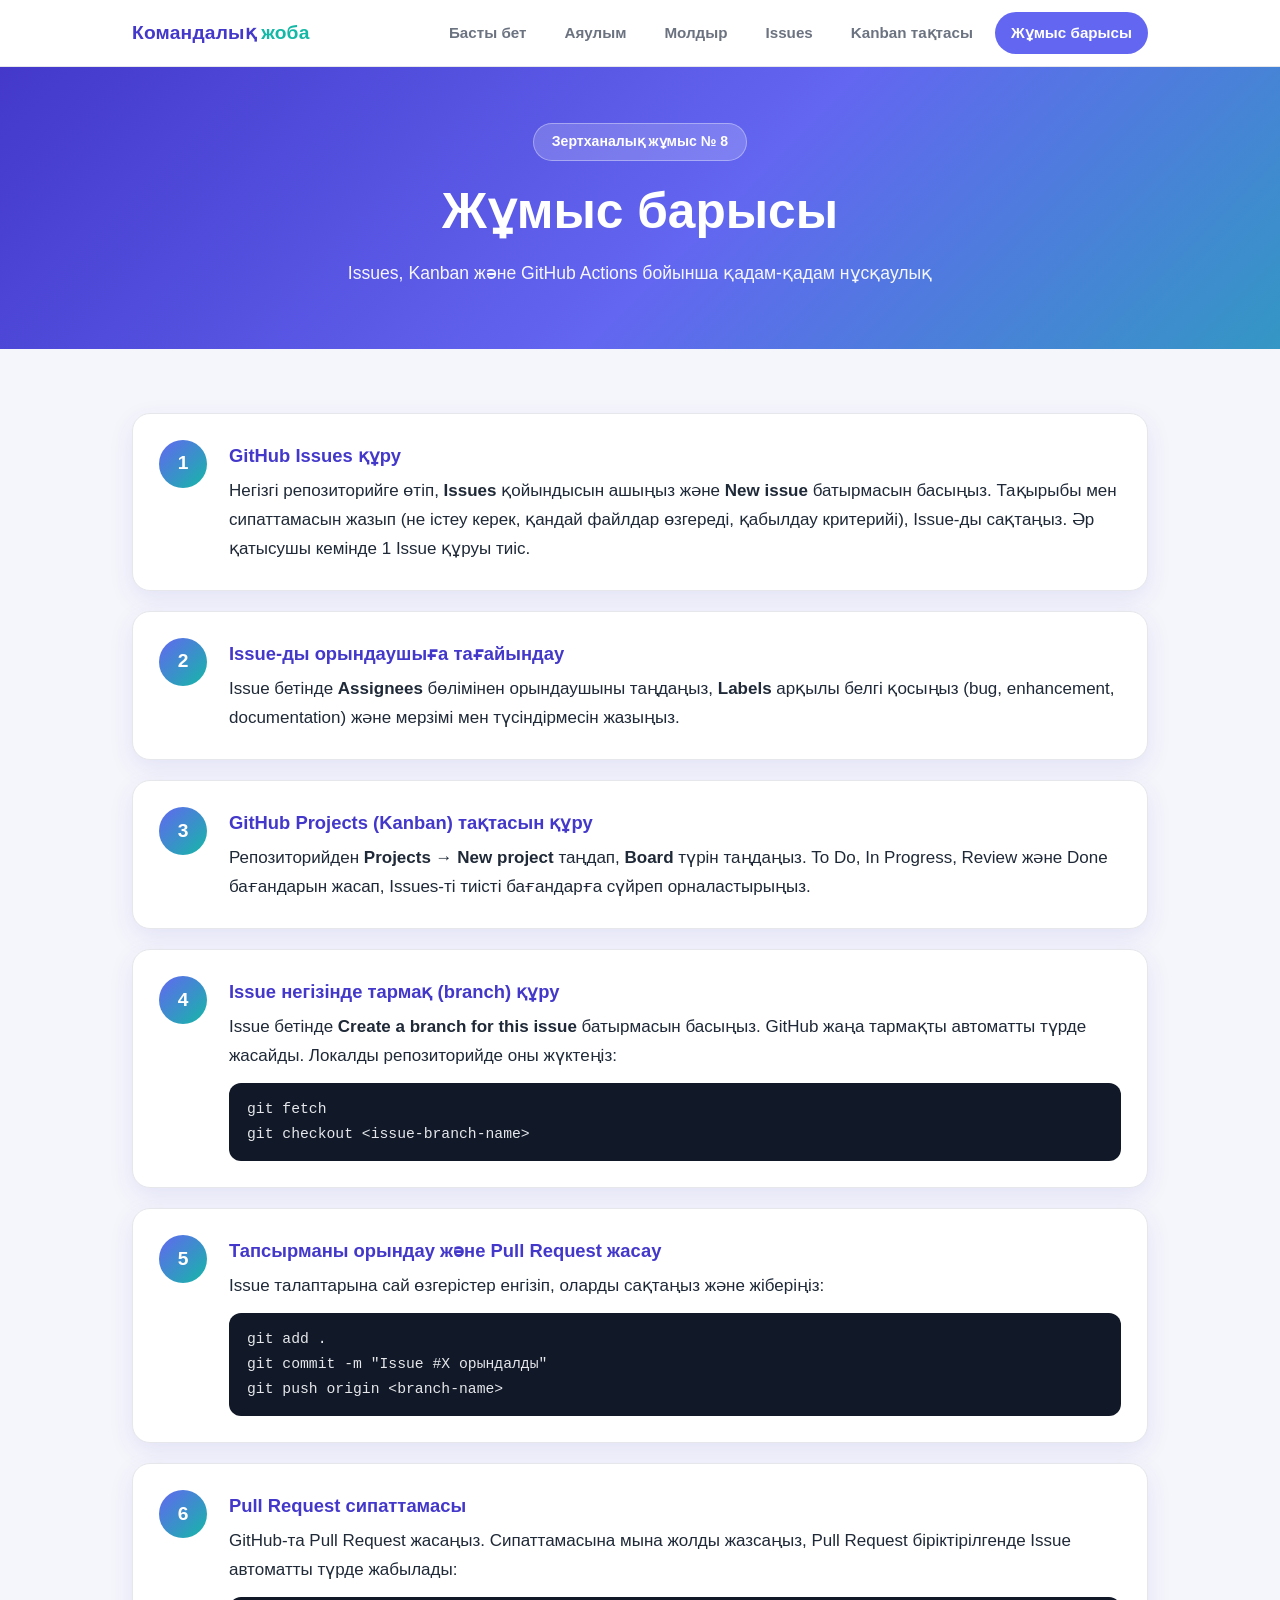
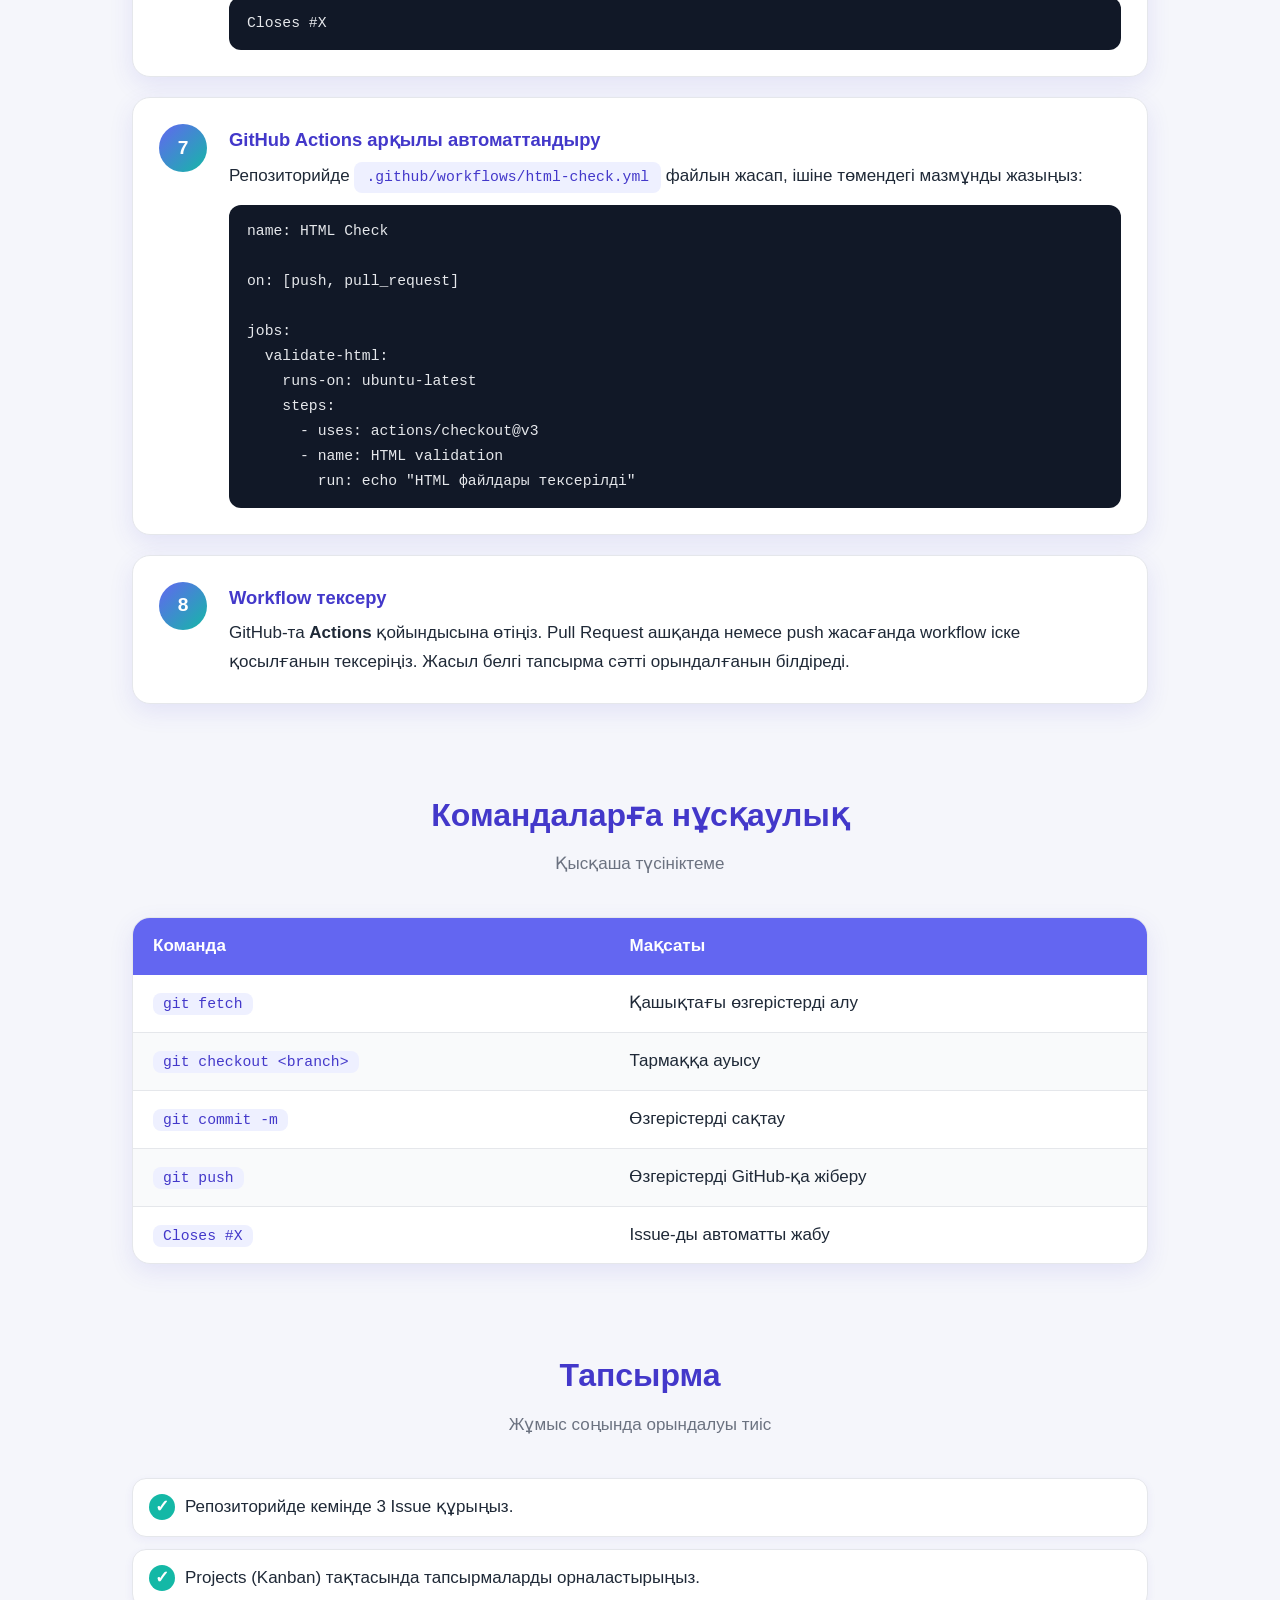
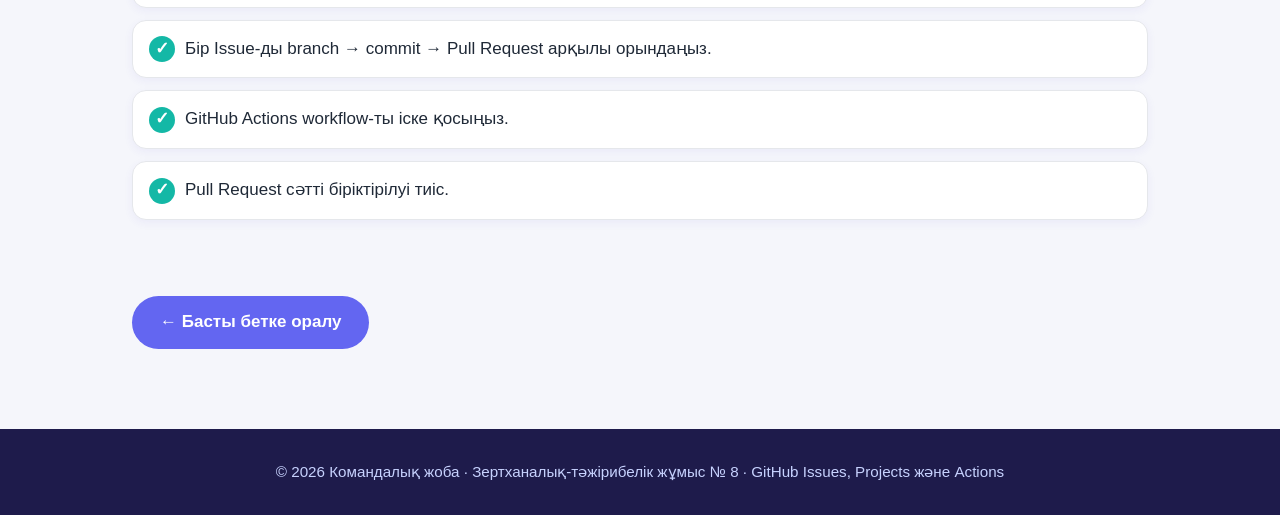
==== steps.html @ 2cc6fc71 "lab8 mola" ====
<!DOCTYPE html>
<html lang="kk">
<head>
  <meta charset="UTF-8">
  <meta name="viewport" content="width=device-width, initial-scale=1.0">
  <title>Жұмыс барысы — Issues, Projects, Actions</title>
  <link rel="stylesheet" href="css/style.css">
</head>
<body>

  <nav class="navbar">
    <div class="container">
      <a class="logo" href="index.html">Командалық <span>жоба</span></a>
      <ul class="menu">
        <li><a href="index.html">Басты бет</a></li>
        <li><a href="student1.html">Аяулым</a></li>
        <li><a href="student2.html">Молдыр</a></li>
        <li><a href="issues.html">Issues</a></li>
        <li><a href="kanban.html">Kanban тақтасы</a></li>
        <li><a href="steps.html" class="active">Жұмыс барысы</a></li>
      </ul>
    </div>
  </nav>

  <header class="hero small">
    <div class="container">
      <span class="badge">Зертханалық жұмыс № 8</span>
      <h1>Жұмыс барысы</h1>
      <p>Issues, Kanban және GitHub Actions бойынша қадам-қадам нұсқаулық</p>
    </div>
  </header>

  <main class="container">

    <section class="section">
      <div class="steps">
      <div class="step">
        <div class="step-num">1</div>
        <div class="step-body">
          <h3>GitHub Issues құру</h3>
          <p>Негізгі репозиторийге өтіп, <b>Issues</b> қойындысын ашыңыз және <b>New issue</b> батырмасын басыңыз. Тақырыбы мен сипаттамасын жазып (не істеу керек, қандай файлдар өзгереді, қабылдау критерийі), Issue-ды сақтаңыз. Әр қатысушы кемінде 1 Issue құруы тиіс.</p>
        </div>
      </div>
      <div class="step">
        <div class="step-num">2</div>
        <div class="step-body">
          <h3>Issue-ды орындаушыға тағайындау</h3>
          <p>Issue бетінде <b>Assignees</b> бөлімінен орындаушыны таңдаңыз, <b>Labels</b> арқылы белгі қосыңыз (bug, enhancement, documentation) және мерзімі мен түсіндірмесін жазыңыз.</p>
        </div>
      </div>
      <div class="step">
        <div class="step-num">3</div>
        <div class="step-body">
          <h3>GitHub Projects (Kanban) тақтасын құру</h3>
          <p>Репозиторийден <b>Projects → New project</b> таңдап, <b>Board</b> түрін таңдаңыз. To Do, In Progress, Review және Done бағандарын жасап, Issues-ті тиісті бағандарға сүйреп орналастырыңыз.</p>
        </div>
      </div>
      <div class="step">
        <div class="step-num">4</div>
        <div class="step-body">
          <h3>Issue негізінде тармақ (branch) құру</h3>
          <p>Issue бетінде <b>Create a branch for this issue</b> батырмасын басыңыз. GitHub жаңа тармақты автоматты түрде жасайды. Локалды репозиторийде оны жүктеңіз:</p>
          <pre>git fetch
git checkout &lt;issue-branch-name&gt;</pre>
        </div>
      </div>
      <div class="step">
        <div class="step-num">5</div>
        <div class="step-body">
          <h3>Тапсырманы орындау және Pull Request жасау</h3>
          <p>Issue талаптарына сай өзгерістер енгізіп, оларды сақтаңыз және жіберіңіз:</p>
          <pre>git add .
git commit -m "Issue #X орындалды"
git push origin &lt;branch-name&gt;</pre>
        </div>
      </div>
      <div class="step">
        <div class="step-num">6</div>
        <div class="step-body">
          <h3>Pull Request сипаттамасы</h3>
          <p>GitHub-та Pull Request жасаңыз. Сипаттамасына мына жолды жазсаңыз, Pull Request біріктірілгенде Issue автоматты түрде жабылады:</p>
          <pre>Closes #X</pre>
        </div>
      </div>
      <div class="step" id="actions">
        <div class="step-num">7</div>
        <div class="step-body">
          <h3>GitHub Actions арқылы автоматтандыру</h3>
          <p>Репозиторийде <span class="file-name">.github/workflows/html-check.yml</span> файлын жасап, ішіне төмендегі мазмұнды жазыңыз:</p>
          <pre>name: HTML Check

on: [push, pull_request]

jobs:
  validate-html:
    runs-on: ubuntu-latest
    steps:
      - uses: actions/checkout@v3
      - name: HTML validation
        run: echo "HTML файлдары тексерілді"</pre>
        </div>
      </div>
      <div class="step">
        <div class="step-num">8</div>
        <div class="step-body">
          <h3>Workflow тексеру</h3>
          <p>GitHub-та <b>Actions</b> қойындысына өтіңіз. Pull Request ашқанда немесе push жасағанда workflow іске қосылғанын тексеріңіз. Жасыл белгі тапсырма сәтті орындалғанын білдіреді.</p>
        </div>
      </div>
      </div>
    </section>

    <section class="section">
      <h2 class="section-title">Командаларға нұсқаулық</h2>
      <p class="section-sub">Қысқаша түсініктеме</p>
      <div class="table-wrap">
        <table>
          <thead>
            <tr><th>Команда</th><th>Мақсаты</th></tr>
          </thead>
          <tbody>
            <tr><td><code>git fetch</code></td><td>Қашықтағы өзгерістерді алу</td></tr>
            <tr><td><code>git checkout &lt;branch&gt;</code></td><td>Тармаққа ауысу</td></tr>
            <tr><td><code>git commit -m</code></td><td>Өзгерістерді сақтау</td></tr>
            <tr><td><code>git push</code></td><td>Өзгерістерді GitHub-қа жіберу</td></tr>
            <tr><td><code>Closes #X</code></td><td>Issue-ды автоматты жабу</td></tr>
          </tbody>
        </table>
      </div>
    </section>

    <section class="section">
      <h2 class="section-title">Тапсырма</h2>
      <p class="section-sub">Жұмыс соңында орындалуы тиіс</p>
      <ul class="checklist">
        <li>Репозиторийде кемінде 3 Issue құрыңыз.</li>
        <li>Projects (Kanban) тақтасында тапсырмаларды орналастырыңыз.</li>
        <li>Бір Issue-ды branch → commit → Pull Request арқылы орындаңыз.</li>
        <li>GitHub Actions workflow-ты іске қосыңыз.</li>
        <li>Pull Request сәтті біріктірілуі тиіс.</li>
      </ul>
    </section>

    <a class="back" href="index.html">← Басты бетке оралу</a>

  </main>

  <footer>
    © 2026 Командалық жоба · Зертханалық-тәжірибелік жұмыс № 8 · GitHub Issues, Projects және Actions
  </footer>

</body>
</html>
---- css/style.css ----
/* Зертханалық жұмыс № 7 — ортақ стиль */
:root {
  --primary: #6366f1;
  --primary-dark: #4338ca;
  --accent: #14b8a6;
  --bg: #f5f6fb;
  --card: #ffffff;
  --text: #1f2937;
  --muted: #6b7280;
  --line: #e5e7eb;
  --radius: 18px;
  --shadow: 0 8px 24px rgba(67, 56, 202, 0.10);
}

* { box-sizing: border-box; margin: 0; padding: 0; }

html { scroll-behavior: smooth; }

body {
  font-family: "Segoe UI", Roboto, "Helvetica Neue", Arial, sans-serif;
  background: var(--bg);
  color: var(--text);
  line-height: 1.7;
  font-size: 17px;
}

a { color: inherit; text-decoration: none; }

.container { max-width: 1060px; margin: 0 auto; padding: 0 22px; }

/* ===== Навигация ===== */
.navbar {
  background: #ffffff;
  border-bottom: 1px solid var(--line);
  position: sticky;
  top: 0;
  z-index: 50;
}
.navbar .container {
  display: flex;
  align-items: center;
  justify-content: space-between;
  gap: 16px;
  min-height: 66px;
  flex-wrap: wrap;
  padding-top: 8px;
  padding-bottom: 8px;
}
.logo {
  font-weight: 800;
  font-size: 1.2rem;
  color: var(--primary-dark);
  letter-spacing: 0.2px;
}
.logo span { color: var(--accent); }
.menu { list-style: none; display: flex; gap: 6px; flex-wrap: wrap; }
.menu a {
  display: block;
  padding: 8px 16px;
  border-radius: 999px;
  font-weight: 600;
  font-size: 0.95rem;
  color: var(--muted);
  transition: background .2s, color .2s;
}
.menu a:hover { background: #eef0ff; color: var(--primary-dark); }
.menu a.active { background: var(--primary); color: #ffffff; }

/* ===== Баннер ===== */
.hero {
  background: linear-gradient(135deg, #4338ca 0%, #6366f1 55%, #14b8a6 130%);
  color: #ffffff;
  text-align: center;
  padding: 80px 0 90px;
}
.hero.small { padding: 56px 0 60px; }
.badge {
  display: inline-block;
  background: rgba(255, 255, 255, 0.18);
  border: 1px solid rgba(255, 255, 255, 0.35);
  padding: 6px 18px;
  border-radius: 999px;
  font-size: 0.88rem;
  font-weight: 600;
  margin-bottom: 20px;
}
.hero h1 {
  font-size: clamp(1.9rem, 5vw, 3.1rem);
  line-height: 1.25;
  margin-bottom: 16px;
}
.hero p {
  max-width: 680px;
  margin: 0 auto;
  font-size: 1.1rem;
  opacity: 0.95;
}
.btn {
  display: inline-block;
  margin-top: 30px;
  background: #ffffff;
  color: var(--primary-dark);
  padding: 13px 30px;
  border-radius: 999px;
  font-weight: 700;
  box-shadow: 0 8px 20px rgba(0, 0, 0, 0.18);
  transition: transform .2s;
}
.btn:hover { transform: translateY(-3px); }

/* ===== Секциялар ===== */
.section { padding: 64px 0 20px; }
.section-title { text-align: center; font-size: 2rem; color: var(--primary-dark); }
.section-sub { text-align: center; color: var(--muted); margin: 8px 0 38px; }

/* ===== Қатысушылар ===== */
.team {
  display: grid;
  grid-template-columns: repeat(auto-fit, minmax(260px, 340px));
  justify-content: center;
  gap: 28px;
}
.card {
  background: var(--card);
  border-radius: var(--radius);
  padding: 34px 26px;
  text-align: center;
  box-shadow: var(--shadow);
  border: 1px solid var(--line);
  transition: transform .25s, box-shadow .25s;
}
.card:hover { transform: translateY(-6px); box-shadow: 0 14px 32px rgba(67, 56, 202, 0.18); }
.avatar {
  width: 96px;
  height: 96px;
  margin: 0 auto 18px;
  border-radius: 50%;
  background: linear-gradient(135deg, var(--primary), var(--accent));
  color: #ffffff;
  font-size: 2.4rem;
  font-weight: 700;
  display: flex;
  align-items: center;
  justify-content: center;
}
.card h3 { font-size: 1.35rem; }
.card .role { color: var(--primary); font-weight: 600; margin-bottom: 18px; }
.link {
  display: inline-block;
  padding: 10px 26px;
  border-radius: 999px;
  background: var(--primary);
  color: #ffffff;
  font-weight: 600;
  transition: background .2s;
}
.link:hover { background: var(--primary-dark); }

/* ===== Ақпарат блоктары ===== */
.info-grid {
  display: grid;
  grid-template-columns: repeat(auto-fit, minmax(260px, 1fr));
  gap: 24px;
}
.info-box {
  background: var(--card);
  border-radius: var(--radius);
  padding: 28px;
  box-shadow: var(--shadow);
  border: 1px solid var(--line);
}
.info-box h3 { color: var(--primary-dark); margin-bottom: 10px; font-size: 1.2rem; }
.info-box ul { padding-left: 20px; }
.info-box li { margin-bottom: 4px; }

/* ===== Жеке бет ===== */
.profile {
  background: var(--card);
  border-radius: var(--radius);
  box-shadow: var(--shadow);
  border: 1px solid var(--line);
  padding: 38px;
  margin-top: 50px;
  display: flex;
  gap: 32px;
  align-items: center;
  flex-wrap: wrap;
}
.profile .avatar { width: 130px; height: 130px; font-size: 3.2rem; margin: 0; flex-shrink: 0; }
.profile-text { flex: 1; min-width: 240px; }
.profile h2 { font-size: 1.9rem; }
.profile .role { color: var(--primary); font-weight: 700; margin-bottom: 8px; }
.tags { display: flex; flex-wrap: wrap; gap: 8px; margin-top: 14px; }
.tag {
  background: #eef0ff;
  color: var(--primary-dark);
  padding: 4px 14px;
  border-radius: 999px;
  font-size: 0.88rem;
  font-weight: 600;
}

.back {
  display: inline-block;
  margin: 44px 0 10px;
  padding: 12px 28px;
  border-radius: 999px;
  background: var(--primary);
  color: #ffffff;
  font-weight: 600;
  transition: background .2s;
}
.back:hover { background: var(--primary-dark); }

/* ===== Жұмыс барысы (қадамдар) ===== */
.steps { display: flex; flex-direction: column; gap: 20px; }
.step {
  display: flex;
  gap: 22px;
  background: var(--card);
  border-radius: var(--radius);
  border: 1px solid var(--line);
  box-shadow: var(--shadow);
  padding: 26px;
}
.step-num {
  flex-shrink: 0;
  width: 48px;
  height: 48px;
  border-radius: 50%;
  background: linear-gradient(135deg, var(--primary), var(--accent));
  color: #ffffff;
  font-weight: 800;
  font-size: 1.2rem;
  display: flex;
  align-items: center;
  justify-content: center;
}
.step-body { flex: 1; min-width: 0; }
.step h3 { color: var(--primary-dark); margin-bottom: 6px; font-size: 1.15rem; }
pre {
  background: #111827;
  color: #e5e7eb;
  padding: 14px 18px;
  border-radius: 12px;
  margin-top: 12px;
  overflow-x: auto;
  font-family: Consolas, "Courier New", monospace;
  font-size: 0.92rem;
  line-height: 1.7;
}

/* ===== Кесте ===== */
.table-wrap {
  overflow-x: auto;
  border-radius: var(--radius);
  box-shadow: var(--shadow);
  border: 1px solid var(--line);
  background: var(--card);
}
table { width: 100%; border-collapse: collapse; }
th, td { padding: 14px 20px; text-align: left; }
th { background: var(--primary); color: #ffffff; }
td { border-bottom: 1px solid var(--line); }
tr:last-child td { border-bottom: none; }
tbody tr:nth-child(even) { background: #f9fafb; }
td code {
  font-family: Consolas, "Courier New", monospace;
  background: #eef0ff;
  color: var(--primary-dark);
  padding: 3px 10px;
  border-radius: 8px;
  font-size: 0.92rem;
  white-space: nowrap;
}

/* ===== Төменгі бөлім ===== */
footer {
  background: #1e1b4b;
  color: #c7d2fe;
  text-align: center;
  padding: 30px 20px;
  margin-top: 70px;
  font-size: 0.95rem;
}

@media (max-width: 640px) {
  body { font-size: 16px; }
  .hero { padding: 56px 0 64px; }
  .profile { padding: 26px; text-align: center; justify-content: center; }
  .step { flex-direction: column; gap: 12px; }
  .navbar .container { justify-content: center; }
}

/* ===== Lab 8: Kanban, Issues, Actions ===== */
.board {
  display: grid;
  grid-template-columns: repeat(4, minmax(0, 1fr));
  gap: 18px;
  align-items: start;
}
.column {
  background: #eceefb;
  border-radius: var(--radius);
  padding: 14px;
}
.col-head {
  display: flex;
  align-items: center;
  justify-content: space-between;
  font-weight: 800;
  padding: 6px 8px 12px;
}
.col-head .count {
  background: #ffffff;
  border-radius: 999px;
  padding: 1px 12px;
  font-size: 0.85rem;
  color: var(--muted);
}
.col-todo .col-head { color: #b45309; }
.col-progress .col-head { color: #1d4ed8; }
.col-review .col-head { color: #7c3aed; }
.col-done .col-head { color: #047857; }
.issue {
  background: var(--card);
  border-radius: 14px;
  padding: 16px;
  margin-bottom: 12px;
  border: 1px solid var(--line);
  box-shadow: 0 3px 10px rgba(67, 56, 202, 0.08);
}
.issue .num { color: var(--muted); font-size: 0.85rem; font-weight: 600; }
.issue h4 { font-size: 1rem; line-height: 1.4; margin: 4px 0 10px; }
.issue .meta { display: flex; align-items: center; justify-content: space-between; gap: 8px; flex-wrap: wrap; }
.label {
  display: inline-block;
  padding: 2px 12px;
  border-radius: 999px;
  font-size: 0.78rem;
  font-weight: 700;
}
.label.enhancement { background: #d1fae5; color: #047857; }
.label.documentation { background: #dbeafe; color: #1d4ed8; }
.label.bug { background: #fee2e2; color: #b91c1c; }
.who { font-size: 0.85rem; color: var(--muted); font-weight: 600; }
.legend { text-align: center; color: var(--muted); margin-top: 22px; font-size: 0.95rem; }

.issue-full {
  background: var(--card);
  border: 1px solid var(--line);
  border-radius: var(--radius);
  box-shadow: var(--shadow);
  padding: 28px;
  margin-bottom: 24px;
}
.issue-full .top { display: flex; align-items: center; gap: 12px; flex-wrap: wrap; margin-bottom: 8px; }
.issue-full h3 { color: var(--primary-dark); font-size: 1.25rem; }
.state {
  padding: 2px 14px;
  border-radius: 999px;
  font-size: 0.8rem;
  font-weight: 700;
  color: #ffffff;
}
.state.todo { background: #d97706; }
.state.progress { background: #2563eb; }
.state.review { background: #7c3aed; }
.state.done { background: #059669; }
.issue-full dl { margin-top: 14px; display: grid; grid-template-columns: 200px 1fr; gap: 10px 18px; }
.issue-full dt { font-weight: 700; color: var(--text); }
.issue-full dd { color: #374151; }
.issue-full .info { color: var(--muted); font-size: 0.92rem; }

.checklist { list-style: none; }
.checklist li {
  background: var(--card);
  border: 1px solid var(--line);
  border-radius: 14px;
  padding: 14px 18px 14px 52px;
  margin-bottom: 12px;
  position: relative;
  box-shadow: 0 3px 10px rgba(67, 56, 202, 0.06);
}
.checklist li::before {
  content: "✓";
  position: absolute;
  left: 16px;
  top: 50%;
  transform: translateY(-50%);
  width: 26px;
  height: 26px;
  border-radius: 50%;
  background: var(--accent);
  color: #ffffff;
  font-weight: 800;
  display: flex;
  align-items: center;
  justify-content: center;
}
.note {
  background: #fff7ed;
  border-left: 5px solid #f59e0b;
  border-radius: 12px;
  padding: 14px 18px;
  margin-top: 14px;
  color: #92400e;
}
.file-name {
  display: inline-block;
  font-family: Consolas, "Courier New", monospace;
  background: #eef0ff;
  color: var(--primary-dark);
  padding: 3px 12px;
  border-radius: 8px;
  font-size: 0.92rem;
}

@media (max-width: 960px) { .board { grid-template-columns: repeat(2, minmax(0, 1fr)); } }
@media (max-width: 560px) {
  .board { grid-template-columns: 1fr; }
  .issue-full dl { grid-template-columns: 1fr; gap: 2px; }
  .issue-full dd { margin-bottom: 8px; }
}
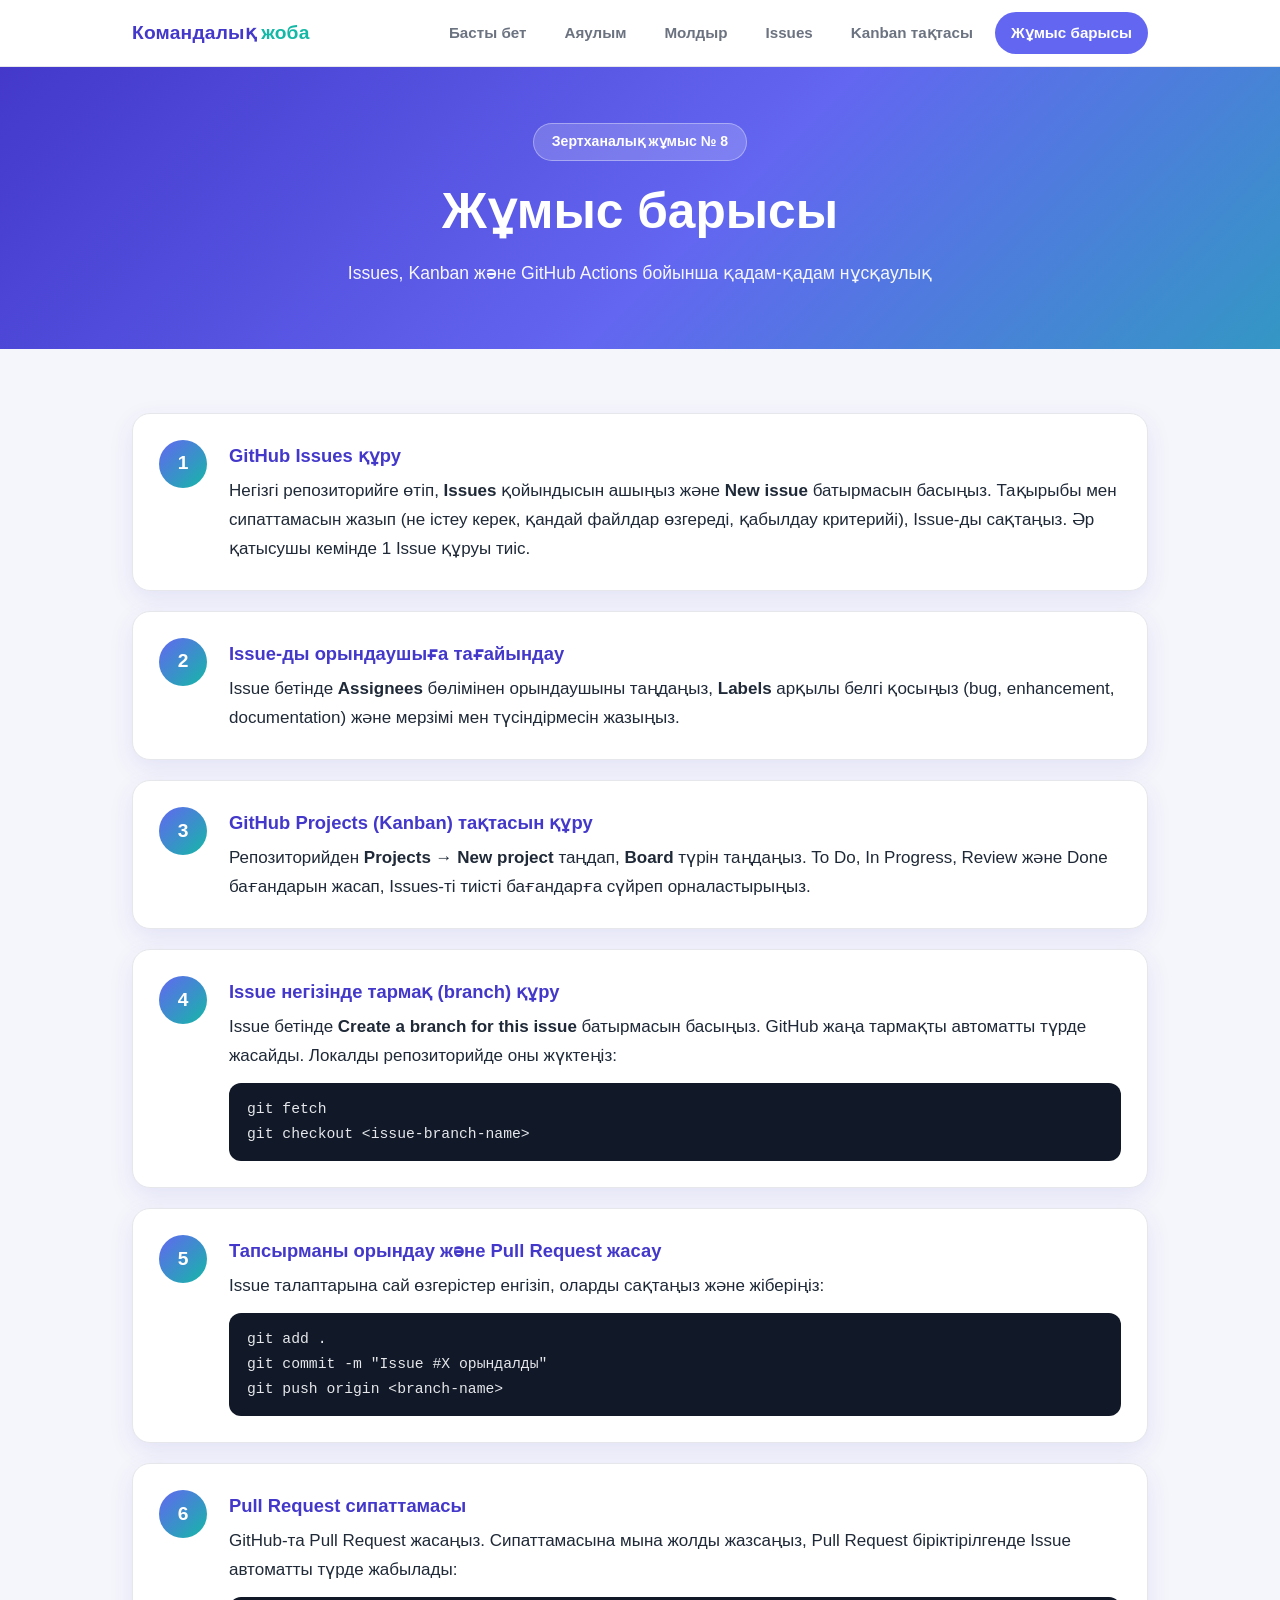
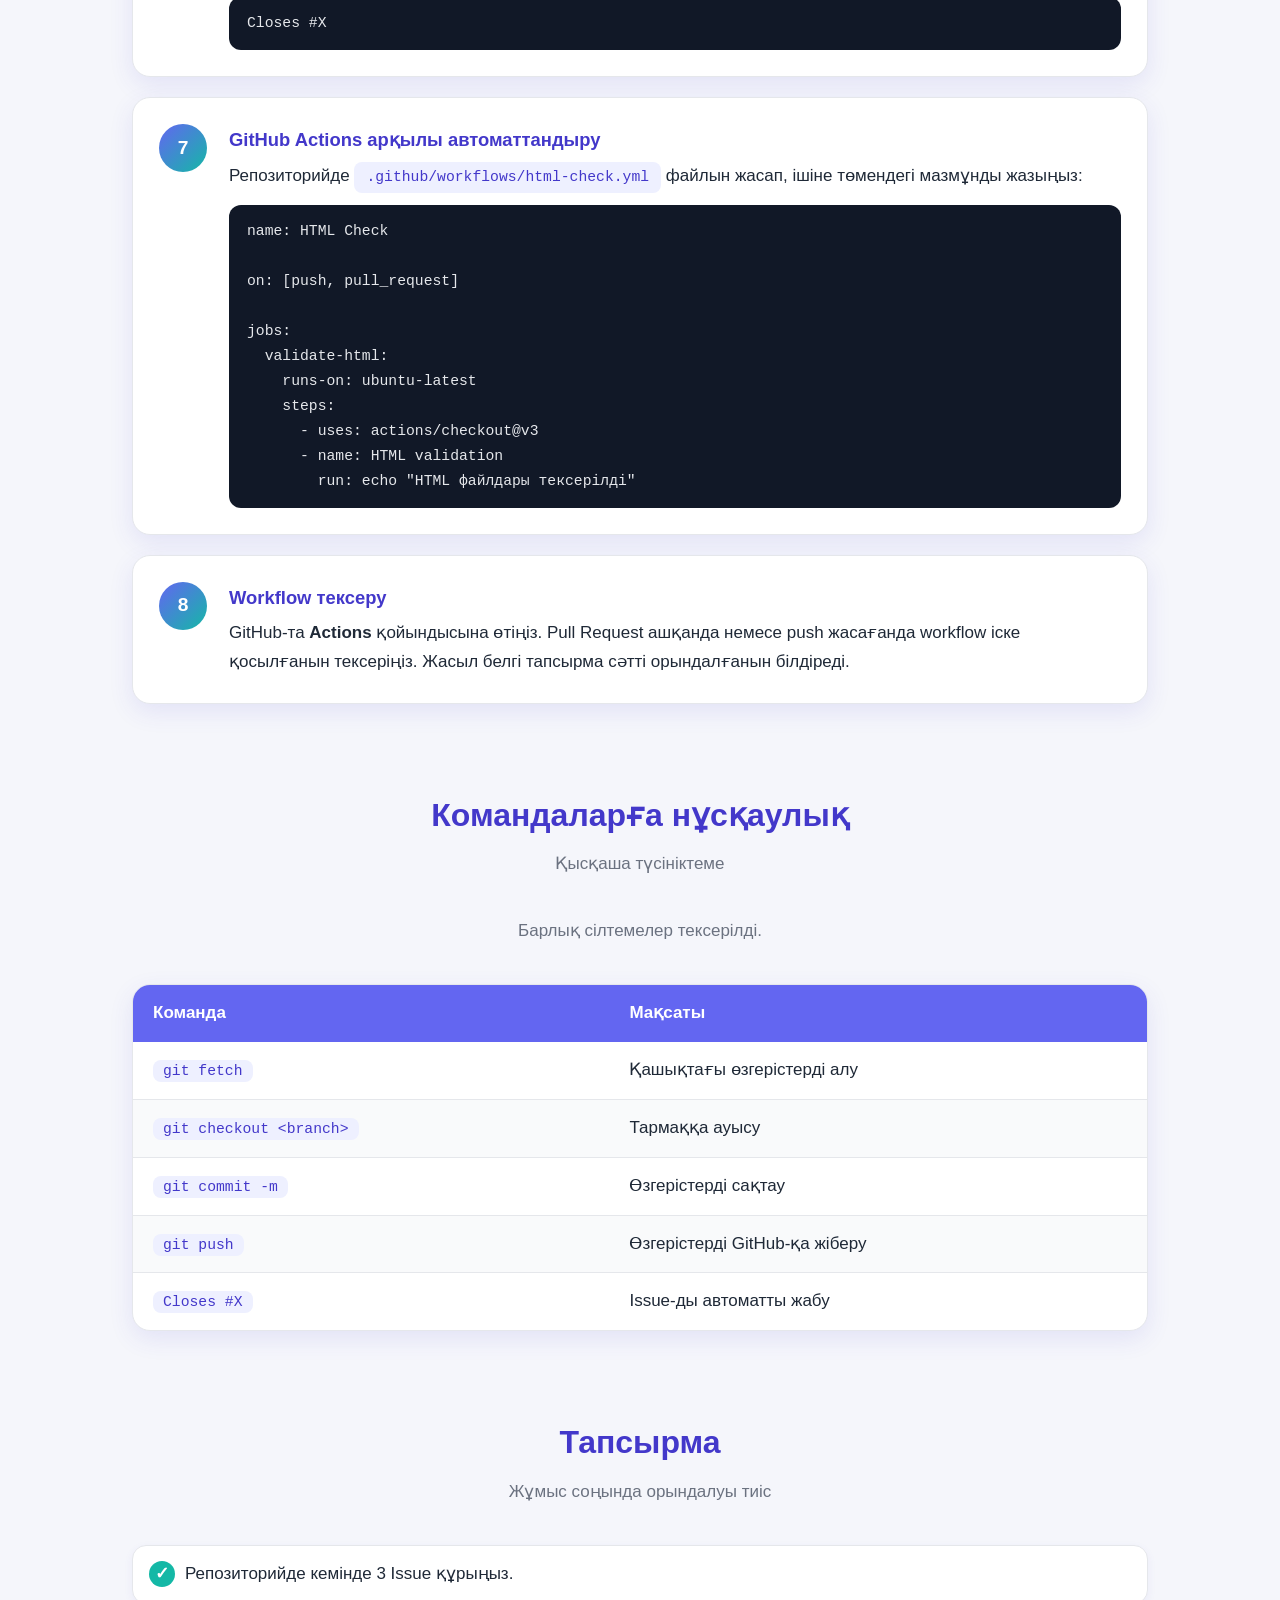
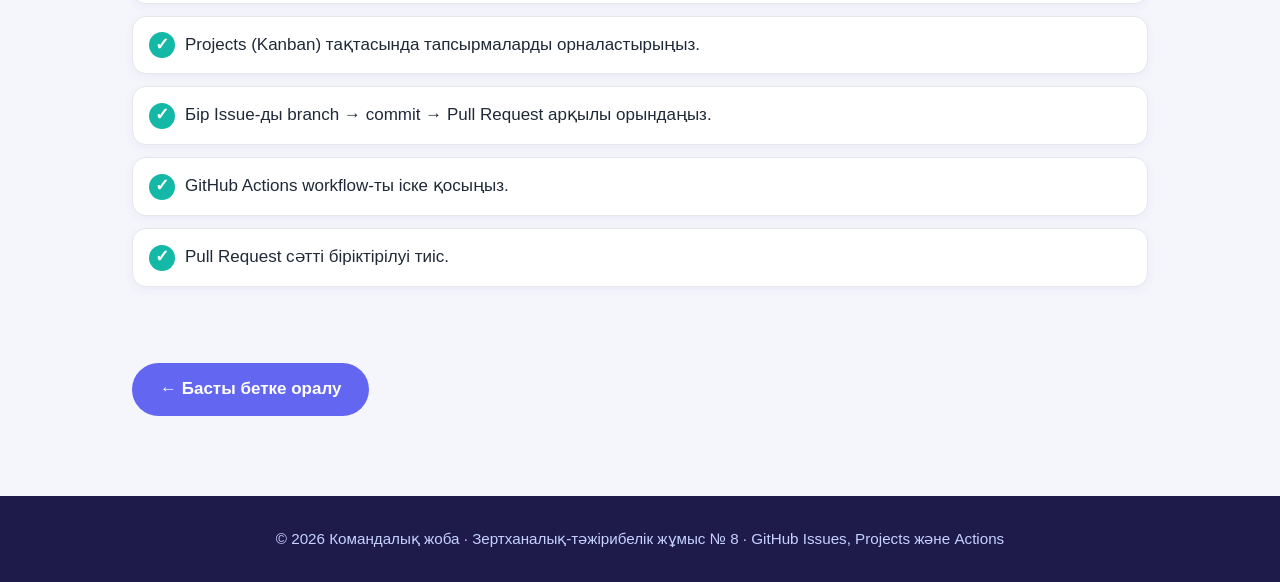
==== commit 438f4826: "Issue #4 орындалды" ====
--- a/steps.html
+++ b/steps.html
@@ -113,6 +113,8 @@
     <section class="section">
       <h2 class="section-title">Командаларға нұсқаулық</h2>
       <p class="section-sub">Қысқаша түсініктеме</p>
+      <p class="section-sub">Барлық сілтемелер тексерілді.</p>
+
       <div class="table-wrap">
         <table>
           <thead>
